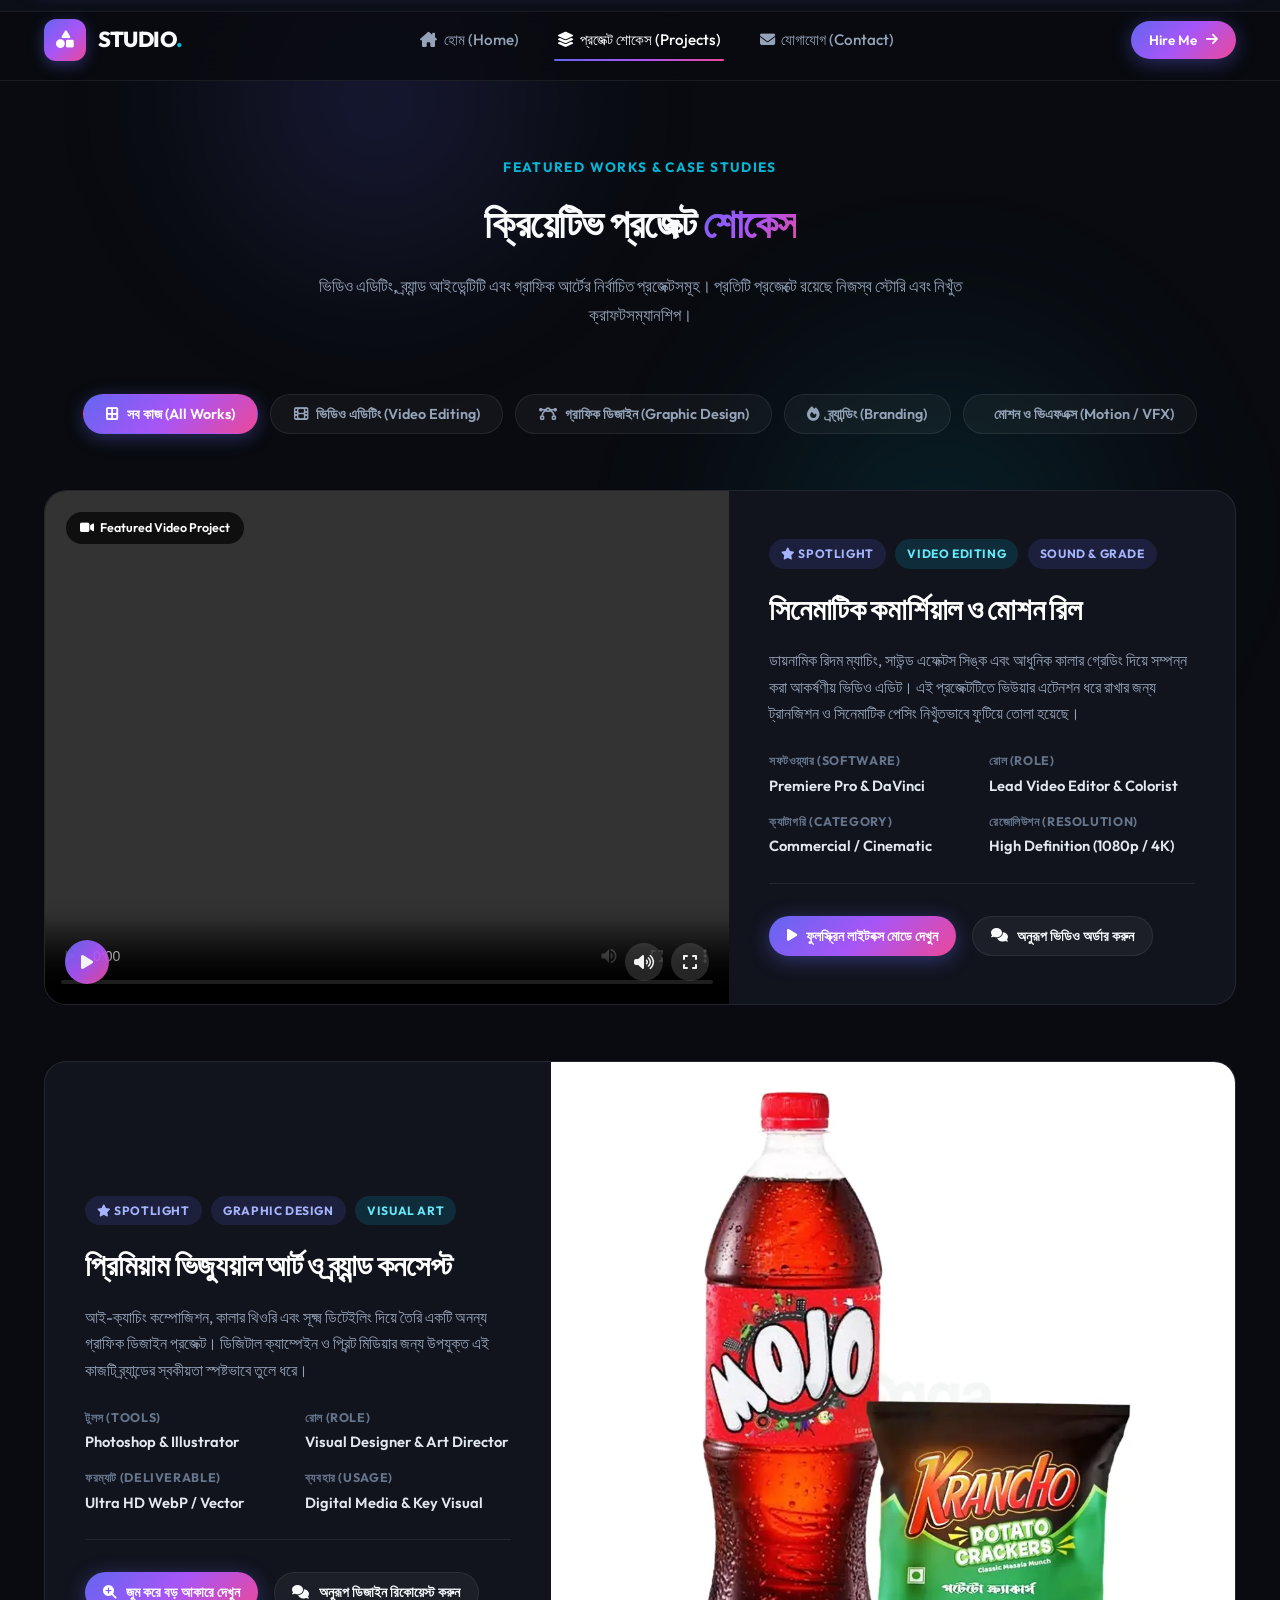
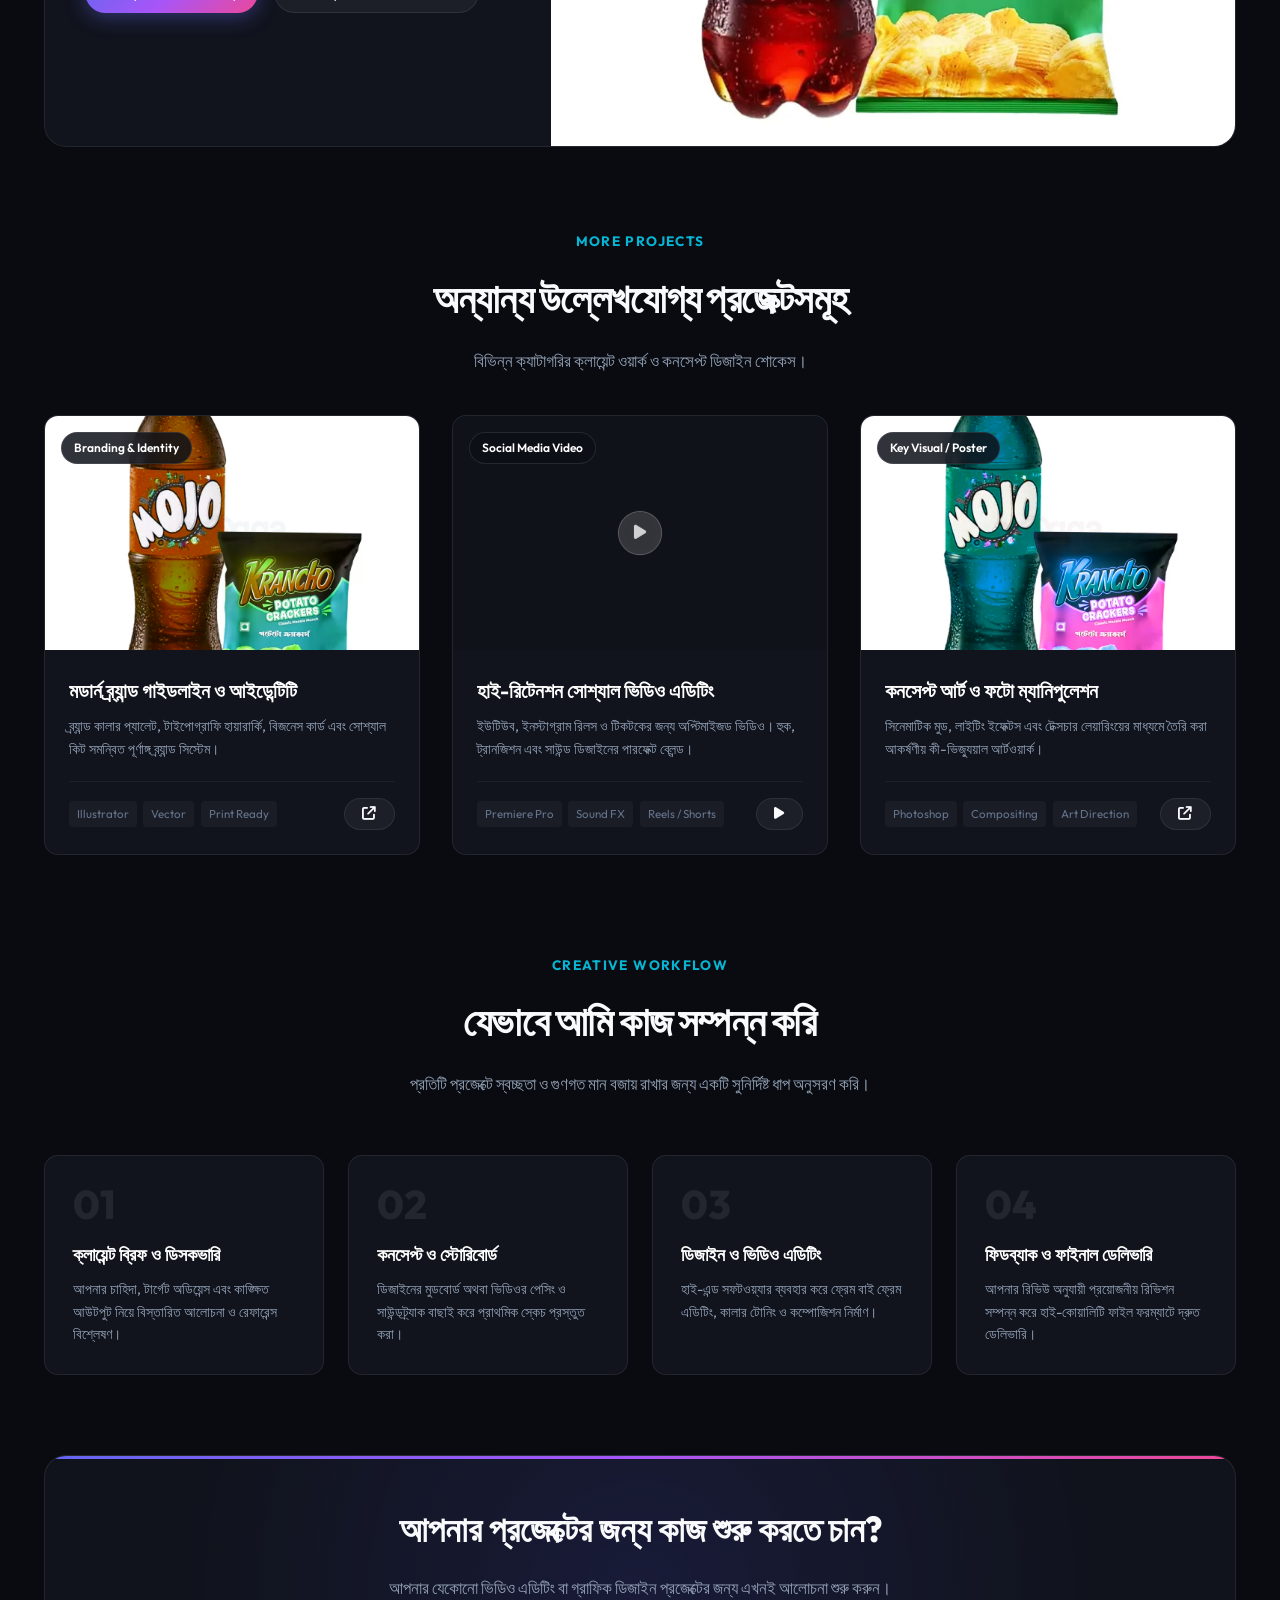
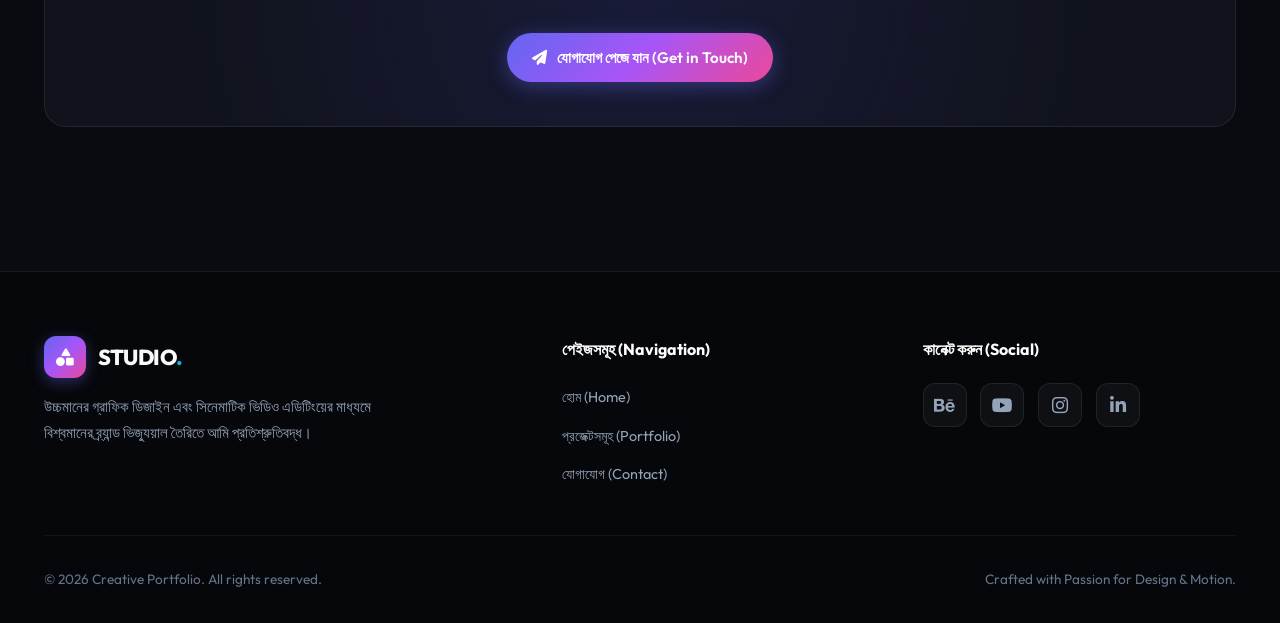
==== projects.html @ b42642ca "first commit" ====
<!DOCTYPE html>
<html lang="bn">
<head>
  <meta charset="UTF-8">
  <meta name="viewport" content="width=device-width, initial-scale=1.0">
  <title>Projects Showcase | Graphic Designer & Video Editor</title>
  <meta name="description" content="আমার গ্রাফিক ডিজাইন ও ভিডিও এডিটিং প্রজেক্টের এক্সক্লুসিভ শোকেস। কমার্শিয়াল ভিডিও, ব্র্যান্ড আইডেন্টিটি এবং ক্রিয়েটিভ আর্টওয়ার্ক।">

  <!-- Google Fonts -->
  <link rel="preconnect" href="https://fonts.googleapis.com">
  <link rel="preconnect" href="https://fonts.gstatic.com" crossorigin>
  <link href="https://fonts.googleapis.com/css2?family=Outfit:wght@300;400;500;600;700;800;900&family=Plus+Jakarta+Sans:wght@400;500;600;700&display=swap" rel="stylesheet">

  <!-- Font Awesome 6 Icons -->
  <link rel="stylesheet" href="https://cdnjs.cloudflare.com/ajax/libs/font-awesome/6.5.1/css/all.min.css">

  <!-- Main Stylesheet -->
  <link rel="stylesheet" href="css/style.css">
</head>
<body>

  <!-- Ambient Lighting -->
  <div class="ambient-glow-1"></div>
  <div class="ambient-glow-2"></div>

  <!-- Header / Navigation -->
  <header class="site-header">
    <div class="container">
      <nav class="navbar">
        <a href="index.html" class="brand-logo">
          <div class="brand-icon">
            <i class="fa-solid fa-shapes"></i>
          </div>
          <div class="brand-text">STUDIO<span>.</span></div>
        </a>

        <ul class="nav-links">
          <li><a href="index.html" class="nav-link"><i class="fa-solid fa-house-chimney"></i> হোম (Home)</a></li>
          <li><a href="projects.html" class="nav-link active"><i class="fa-solid fa-layer-group"></i> প্রজেক্ট শোকেস (Projects)</a></li>
          <li><a href="contact.html" class="nav-link"><i class="fa-solid fa-envelope"></i> যোগাযোগ (Contact)</a></li>
        </ul>

        <div class="nav-cta">
          <a href="contact.html" class="btn btn-primary btn-sm">
            <span>Hire Me</span>
            <i class="fa-solid fa-arrow-right"></i>
          </a>
          <button class="hamburger-btn" id="hamburgerBtn" aria-label="Toggle navigation">
            <i class="fa-solid fa-bars"></i>
          </button>
        </div>
      </nav>
    </div>

    <!-- Mobile Drawer -->
    <div class="mobile-nav" id="mobileNav">
      <a href="index.html" class="nav-link"><i class="fa-solid fa-house-chimney"></i> হোম (Home)</a>
      <a href="projects.html" class="nav-link active"><i class="fa-solid fa-layer-group"></i> প্রজেক্ট শোকেস (Projects)</a>
      <a href="contact.html" class="nav-link"><i class="fa-solid fa-envelope"></i> যোগাযোগ (Contact)</a>
      <a href="contact.html" class="btn btn-primary" style="margin-top: 1rem;">
        <span>Hire Me</span>
        <i class="fa-solid fa-arrow-right"></i>
      </a>
    </div>
  </header>

  <!-- Projects Hero Header Banner -->
  <section class="projects-header-banner">
    <div class="container">
      <span class="section-tag">Featured Works & Case Studies</span>
      <h1 class="section-title">
        ক্রিয়েটিভ প্রজেক্ট <span class="gradient-text">শোকেস</span>
      </h1>
      <p class="section-subtitle" style="margin: 0 auto; max-width: 650px;">
        ভিডিও এডিটিং, ব্র্যান্ড আইডেন্টিটি এবং গ্রাফিক আর্টের নির্বাচিত প্রজেক্টসমূহ। প্রতিটি প্রজেক্টে রয়েছে নিজস্ব স্টোরি এবং নিখুঁত ক্রাফটসম্যানশিপ।
      </p>
    </div>
  </section>

  <!-- Projects Filtering & Showcase -->
  <section class="section" style="padding-top: 2rem;">
    <div class="container">

      <!-- Category Filter Tabs -->
      <div class="filter-tabs">
        <button class="filter-btn active" data-filter="all">
          <i class="fa-solid fa-border-all"></i>
          <span>সব কাজ (All Works)</span>
        </button>
        <button class="filter-btn" data-filter="video">
          <i class="fa-solid fa-film"></i>
          <span>ভিডিও এডিটিং (Video Editing)</span>
        </button>
        <button class="filter-btn" data-filter="graphics">
          <i class="fa-solid fa-bezier-curve"></i>
          <span>গ্রাফিক ডিজাইন (Graphic Design)</span>
        </button>
        <button class="filter-btn" data-filter="branding">
          <i class="fa-solid fa-fire"></i>
          <span>ব্র্যান্ডিং (Branding)</span>
        </button>
        <button class="filter-btn" data-filter="motion">
          <i class="fa-solid fa-sparkles"></i>
          <span>মোশন ও ভিএফএক্স (Motion / VFX)</span>
        </button>
      </div>

      <!-- Spotlight Featured Projects -->
      <div class="spotlight-grid">

        <!-- ==============================================
             FEATURED SPOTLIGHT 1: VIDEO (project2.mp4)
             ============================================== -->
        <div class="spotlight-card" data-category="video motion">
          <!-- Video Player Showcase Container -->
          <div class="video-showcase-container">
            <span class="video-overlay-badge">
              <i class="fa-solid fa-video"></i>
              <span>Featured Video Project</span>
            </span>

            <!-- HTML5 Video Player -->
            <video 
              class="video-player-element" 
              src="portfolio/project2.mp4" 
              preload="metadata" 
              playsinline
              controls>
              আপনার ব্রাউজার ভিডিও ট্যাগ সাপোর্ট করে না।
            </video>

            <!-- Custom Controls Overlay -->
            <div class="video-custom-controls">
              <button class="control-btn play-pause-btn" title="Play/Pause">
                <i class="fa-solid fa-play"></i>
              </button>
              <div style="display: flex; gap: 0.5rem;">
                <button class="control-btn mute-btn" title="Mute/Unmute">
                  <i class="fa-solid fa-volume-high"></i>
                </button>
                <button class="control-btn fullscreen-btn" title="Fullscreen">
                  <i class="fa-solid fa-expand"></i>
                </button>
              </div>
            </div>
          </div>

          <!-- Video Project Details -->
          <div class="spotlight-info">
            <div class="project-meta-pills">
              <span class="meta-pill"><i class="fa-solid fa-star"></i> Spotlight</span>
              <span class="meta-pill cyan">Video Editing</span>
              <span class="meta-pill">Sound & Grade</span>
            </div>

            <h3>সিনেমাটিক কমার্শিয়াল ও মোশন রিল</h3>
            
            <p>
              ডায়নামিক রিদম ম্যাচিং, সাউন্ড এফেক্টস সিঙ্ক এবং আধুনিক কালার গ্রেডিং দিয়ে সম্পন্ন করা আকর্ষণীয় ভিডিও এডিট। এই প্রজেক্টটিতে ভিউয়ার এটেনশন ধরে রাখার জন্য ট্রানজিশন ও সিনেমাটিক পেসিং নিখুঁতভাবে ফুটিয়ে তোলা হয়েছে।
            </p>

            <div class="spec-list">
              <div class="spec-list-item">
                <strong>সফটওয়্যার (Software)</strong>
                <span>Premiere Pro & DaVinci</span>
              </div>
              <div class="spec-list-item">
                <strong>রোল (Role)</strong>
                <span>Lead Video Editor & Colorist</span>
              </div>
              <div class="spec-list-item">
                <strong>ক্যাটাগরি (Category)</strong>
                <span>Commercial / Cinematic</span>
              </div>
              <div class="spec-list-item">
                <strong>রেজোলিউশন (Resolution)</strong>
                <span>High Definition (1080p / 4K)</span>
              </div>
            </div>

            <div style="display: flex; gap: 1rem; flex-wrap: wrap;">
              <button 
                class="btn btn-primary btn-sm" 
                data-lightbox="true"
                data-lightbox-type="video"
                data-lightbox-src="portfolio/project2.mp4"
                data-lightbox-title="সিনেমাটিক কমার্শিয়াল ও মোশন রিল (Cinematic Video Showcase)"
                data-lightbox-desc="Premiere Pro এবং DaVinci Resolve দিয়ে নির্মিত সিনেমাটিক কালার গ্রেডিং ও অডিও ডিজাইনের ভিডিও শোকেস।">
                <i class="fa-solid fa-play"></i>
                <span>ফুলস্ক্রিন লাইটবক্স মোডে দেখুন</span>
              </button>
              <a href="contact.html" class="btn btn-secondary btn-sm">
                <i class="fa-solid fa-comments"></i>
                <span>অনুরূপ ভিডিও অর্ডার করুন</span>
              </a>
            </div>
          </div>
        </div>

        <!-- ==============================================
             FEATURED SPOTLIGHT 2: GRAPHIC (project1.webp)
             ============================================== -->
        <div class="spotlight-card reverse-layout" data-category="graphics branding">
          <!-- Graphic Details Left -->
          <div class="spotlight-info">
            <div class="project-meta-pills">
              <span class="meta-pill"><i class="fa-solid fa-star"></i> Spotlight</span>
              <span class="meta-pill">Graphic Design</span>
              <span class="meta-pill cyan">Visual Art</span>
            </div>

            <h3>প্রিমিয়াম ভিজ্যুয়াল আর্ট ও ব্র্যান্ড কনসেপ্ট</h3>
            
            <p>
              আই-ক্যাচিং কম্পোজিশন, কালার থিওরি এবং সূক্ষ্ম ডিটেইলিং দিয়ে তৈরি একটি অনন্য গ্রাফিক ডিজাইন প্রজেক্ট। ডিজিটাল ক্যাম্পেইন ও প্রিন্ট মিডিয়ার জন্য উপযুক্ত এই কাজটি ব্র্যান্ডের স্বকীয়তা স্পষ্টভাবে তুলে ধরে।
            </p>

            <div class="spec-list">
              <div class="spec-list-item">
                <strong>টুলস (Tools)</strong>
                <span>Photoshop & Illustrator</span>
              </div>
              <div class="spec-list-item">
                <strong>রোল (Role)</strong>
                <span>Visual Designer & Art Director</span>
              </div>
              <div class="spec-list-item">
                <strong>ফরম্যাট (Deliverable)</strong>
                <span>Ultra HD WebP / Vector</span>
              </div>
              <div class="spec-list-item">
                <strong>ব্যবহার (Usage)</strong>
                <span>Digital Media & Key Visual</span>
              </div>
            </div>

            <div style="display: flex; gap: 1rem; flex-wrap: wrap;">
              <button 
                class="btn btn-primary btn-sm" 
                data-lightbox="true"
                data-lightbox-type="image"
                data-lightbox-src="portfolio/project1.webp"
                data-lightbox-title="প্রিমিয়াম ভিজ্যুয়াল আর্ট ও ব্র্যান্ড কনসেপ্ট (Visual Design Concept)"
                data-lightbox-desc="উচ্চমানের কালার কম্পোজিশন ও ব্র্যান্ড ভিজ্যুয়াল ডিরেকশন সমন্বিত প্রিমিয়াম গ্রাফিক ডিজাইন প্রজেক্ট।">
                <i class="fa-solid fa-magnifying-glass-plus"></i>
                <span>জুম করে বড় আকারে দেখুন</span>
              </button>
              <a href="contact.html" class="btn btn-secondary btn-sm">
                <i class="fa-solid fa-comments"></i>
                <span>অনুরূপ ডিজাইন রিকোয়েস্ট করুন</span>
              </a>
            </div>
          </div>

          <!-- Graphic Image Showcase Container -->
          <div 
            class="image-showcase-container"
            data-lightbox="true"
            data-lightbox-type="image"
            data-lightbox-src="portfolio/project1.webp"
            data-lightbox-title="প্রিমিয়াম ভিজ্যুয়াল আর্ট ও ব্র্যান্ড কনসেপ্ট"
            data-lightbox-desc="ফটোগ্রাফি, টাইপোগ্রাফি এবং কালার গ্রেডিংয়ের সমন্বিত আর্টওয়ার্ক।">
            <img src="portfolio/project1.webp" alt="Graphic Design Project Showcase">
            <div class="image-zoom-overlay">
              <div class="zoom-icon">
                <i class="fa-solid fa-expand"></i>
              </div>
            </div>
          </div>
        </div>

      </div>

      <!-- Section Title for More Creative Works -->
      <div class="section-header" style="margin-top: 5rem; margin-bottom: 2.5rem;">
        <span class="section-tag">More Projects</span>
        <h2 class="section-title">অন্যান্য উল্লেখযোগ্য প্রজেক্টসমূহ</h2>
        <p class="section-subtitle">বিভিন্ন ক্যাটাগরির ক্লায়েন্ট ওয়ার্ক ও কনসেপ্ট ডিজাইন শোকেস।</p>
      </div>

      <!-- Additional Curated Projects Grid -->
      <div class="projects-gallery-grid">

        <!-- Card 1: Branding -->
        <div class="project-card" data-category="graphics branding">
          <div 
            class="project-card-media"
            data-lightbox="true"
            data-lightbox-type="image"
            data-lightbox-src="portfolio/project1.webp"
            data-lightbox-title="লোগো ও কর্পোরেট ব্র্যান্ড আইডেন্টিটি"
            data-lightbox-desc="মডার্ন টাইপোগ্রাফি ও মিনিমালিস্ট সিম্বলিজমের সমন্বয়ে প্রস্তুত কর্পোরেট ব্র্যান্ডিং সল্যুশন।">
            <span class="project-card-badge">Branding & Identity</span>
            <img src="portfolio/project1.webp" alt="Brand Identity System" style="filter: hue-rotate(45deg);">
          </div>
          <div class="project-card-body">
            <div>
              <h4>মডার্ন ব্র্যান্ড গাইডলাইন ও আইডেন্টিটি</h4>
              <p>ব্র্যান্ড কালার প্যালেট, টাইপোগ্রাফি হায়ারার্কি, বিজনেস কার্ড এবং সোশ্যাল কিট সমন্বিত পূর্ণাঙ্গ ব্র্যান্ড সিস্টেম।</p>
            </div>
            <div class="project-card-footer">
              <div class="card-tags">
                <span class="card-tag">Illustrator</span>
                <span class="card-tag">Vector</span>
                <span class="card-tag">Print Ready</span>
              </div>
              <button 
                class="btn btn-secondary btn-sm"
                data-lightbox="true"
                data-lightbox-type="image"
                data-lightbox-src="portfolio/project1.webp"
                data-lightbox-title="মডার্ন ব্র্যান্ড গাইডলাইন ও আইডেন্টিটি"
                data-lightbox-desc="ক্লায়েন্টের বিজনেস ভ্যালু প্রকাশের জন্য নিখুঁত ভেক্টর ব্র্যান্ডিং।">
                <i class="fa-solid fa-arrow-up-right-from-square"></i>
              </button>
            </div>
          </div>
        </div>

        <!-- Card 2: YouTube / Social Video -->
        <div class="project-card" data-category="video motion">
          <div 
            class="project-card-media"
            data-lightbox="true"
            data-lightbox-type="video"
            data-lightbox-src="portfolio/project2.mp4"
            data-lightbox-title="ইউটিউব ও শর্ট-ফর্ম ভাইরাল ভিডিও এডিটিং"
            data-lightbox-desc="হাই-রিটেনশন ভিডিও এডিটিং, সাউন্ড পপিং এবং মোশন সাবটাইটেলস।">
            <span class="project-card-badge">Social Media Video</span>
            <video src="portfolio/project2.mp4" muted preload="metadata" style="filter: contrast(1.1);"></video>
            <div class="image-zoom-overlay" style="opacity: 0.8; background: rgba(0,0,0,0.3);">
              <div class="zoom-icon"><i class="fa-solid fa-play"></i></div>
            </div>
          </div>
          <div class="project-card-body">
            <div>
              <h4>হাই-রিটেনশন সোশ্যাল ভিডিও এডিটিং</h4>
              <p>ইউটিউব, ইনস্টাগ্রাম রিলস ও টিকটকের জন্য অপ্টিমাইজড ভিডিও। হুক, ট্রানজিশন এবং সাউন্ড ডিজাইনের পারফেক্ট ব্লেন্ড।</p>
            </div>
            <div class="project-card-footer">
              <div class="card-tags">
                <span class="card-tag">Premiere Pro</span>
                <span class="card-tag">Sound FX</span>
                <span class="card-tag">Reels / Shorts</span>
              </div>
              <button 
                class="btn btn-secondary btn-sm"
                data-lightbox="true"
                data-lightbox-type="video"
                data-lightbox-src="portfolio/project2.mp4"
                data-lightbox-title="হাই-রিটেনশন সোশ্যাল ভিডিও এডিটিং"
                data-lightbox-desc="সোশ্যাল মিডিয়া গ্রোথের জন্য অপ্টিমাইজড ভিডিও এডিটিং প্যাক।">
                <i class="fa-solid fa-play"></i>
              </button>
            </div>
          </div>
        </div>

        <!-- Card 3: Motion Poster -->
        <div class="project-card" data-category="graphics motion">
          <div 
            class="project-card-media"
            data-lightbox="true"
            data-lightbox-type="image"
            data-lightbox-src="portfolio/project1.webp"
            data-lightbox-title="সাইবারপাঙ্ক থিমে ক্রিয়েটিভ পোস্টার আর্ট"
            data-lightbox-desc="নিওন লাইটিং ও ফটো ম্যানিপুলেশন আর্টওয়ার্ক।">
            <span class="project-card-badge">Key Visual / Poster</span>
            <img src="portfolio/project1.webp" alt="Cyberpunk Poster" style="filter: saturate(1.4) hue-rotate(180deg);">
          </div>
          <div class="project-card-body">
            <div>
              <h4>কনসেপ্ট আর্ট ও ফটো ম্যানিপুলেশন</h4>
              <p>সিনেমাটিক মুড, লাইটিং ইফেক্টস এবং টেক্সচার লেয়ারিংয়ের মাধ্যমে তৈরি করা আকর্ষণীয় কী-ভিজ্যুয়াল আর্টওয়ার্ক।</p>
            </div>
            <div class="project-card-footer">
              <div class="card-tags">
                <span class="card-tag">Photoshop</span>
                <span class="card-tag">Compositing</span>
                <span class="card-tag">Art Direction</span>
              </div>
              <button 
                class="btn btn-secondary btn-sm"
                data-lightbox="true"
                data-lightbox-type="image"
                data-lightbox-src="portfolio/project1.webp"
                data-lightbox-title="কনসেপ্ট আর্ট ও ফটো ম্যানিপুলেশন"
                data-lightbox-desc="উন্নত মানের ফটো ম্যানিপুলেশন টেকনিক।">
                <i class="fa-solid fa-arrow-up-right-from-square"></i>
              </button>
            </div>
          </div>
        </div>

      </div>

      <!-- Production Workflow Process -->
      <div class="section-header" style="margin-top: 6rem; margin-bottom: 2rem;">
        <span class="section-tag">Creative Workflow</span>
        <h2 class="section-title">যেভাবে আমি কাজ সম্পন্ন করি</h2>
        <p class="section-subtitle">প্রতিটি প্রজেক্টে স্বচ্ছতা ও গুণগত মান বজায় রাখার জন্য একটি সুনির্দিষ্ট ধাপ অনুসরণ করি।</p>
      </div>

      <div class="workflow-grid">
        <div class="workflow-card">
          <div class="workflow-step-num">01</div>
          <h4>ক্লায়েন্ট ব্রিফ ও ডিসকভারি</h4>
          <p>আপনার চাহিদা, টার্গেট অডিয়েন্স এবং কাঙ্ক্ষিত আউটপুট নিয়ে বিস্তারিত আলোচনা ও রেফারেন্স বিশ্লেষণ।</p>
        </div>

        <div class="workflow-card">
          <div class="workflow-step-num">02</div>
          <h4>কনসেপ্ট ও স্টোরিবোর্ড</h4>
          <p>ডিজাইনের মুডবোর্ড অথবা ভিডিওর পেসিং ও সাউন্ডট্র্যাক বাছাই করে প্রাথমিক স্কেচ প্রস্তুত করা।</p>
        </div>

        <div class="workflow-card">
          <div class="workflow-step-num">03</div>
          <h4>ডিজাইন ও ভিডিও এডিটিং</h4>
          <p>হাই-এন্ড সফটওয়্যার ব্যবহার করে ফ্রেম বাই ফ্রেম এডিটিং, কালার টোনিং ও কম্পোজিশন নির্মাণ।</p>
        </div>

        <div class="workflow-card">
          <div class="workflow-step-num">04</div>
          <h4>ফিডব্যাক ও ফাইনাল ডেলিভারি</h4>
          <p>আপনার রিভিউ অনুযায়ী প্রয়োজনীয় রিভিশন সম্পন্ন করে হাই-কোয়ালিটি ফাইল ফরম্যাটে দ্রুত ডেলিভারি।</p>
        </div>
      </div>

      <!-- CTA Box at the bottom of Projects -->
      <div class="bio-story-card" style="margin-top: 5rem; text-align: center; background: radial-gradient(circle at center, rgba(99,102,241,0.18) 0%, rgba(17,20,29,0.95) 75%);">
        <h3 style="font-size: 2.2rem; margin-bottom: 1rem; font-weight: 800;">
          আপনার প্রজেক্টের জন্য কাজ শুরু করতে চান?
        </h3>
        <p style="color: var(--text-muted); max-width: 580px; margin: 0 auto 2rem; font-size: 1.05rem;">
          আপনার যেকোনো ভিডিও এডিটিং বা গ্রাফিক ডিজাইন প্রজেক্টের জন্য এখনই আলোচনা শুরু করুন।
        </p>
        <a href="contact.html" class="btn btn-primary">
          <i class="fa-solid fa-paper-plane"></i>
          <span>যোগাযোগ পেজে যান (Get in Touch)</span>
        </a>
      </div>

    </div>
  </section>

  <!-- Interactive Project Lightbox Modal -->
  <div class="modal-backdrop" id="projectLightboxModal" role="dialog" aria-modal="true">
    <div class="modal-content-container">
      <button class="modal-close-btn" aria-label="Close modal">
        <i class="fa-solid fa-xmark"></i>
      </button>
      <div class="modal-media-holder">
        <!-- Dynamically populated with img or video -->
      </div>
      <div class="modal-info-holder">
        <h3 class="modal-title">প্রজেক্ট টাইটেল</h3>
        <p class="modal-description">প্রজেক্টের বিস্তারিত বিবরণ...</p>
      </div>
    </div>
  </div>

  <!-- Footer -->
  <footer class="site-footer">
    <div class="container">
      <div class="footer-top">
        <div class="footer-brand">
          <a href="index.html" class="brand-logo">
            <div class="brand-icon">
              <i class="fa-solid fa-shapes"></i>
            </div>
            <div class="brand-text">STUDIO<span>.</span></div>
          </a>
          <p>
            উচ্চমানের গ্রাফিক ডিজাইন এবং সিনেমাটিক ভিডিও এডিটিংয়ের মাধ্যমে বিশ্বমানের ব্র্যান্ড ভিজ্যুয়াল তৈরিতে আমি প্রতিশ্রুতিবদ্ধ।
          </p>
        </div>

        <div class="footer-links-col">
          <h5>পেইজসমূহ (Navigation)</h5>
          <ul class="footer-links-list">
            <li><a href="index.html">হোম (Home)</a></li>
            <li><a href="projects.html">প্রজেক্টসমূহ (Portfolio)</a></li>
            <li><a href="contact.html">যোগাযোগ (Contact)</a></li>
          </ul>
        </div>

        <div class="footer-links-col">
          <h5>কানেক্ট করুন (Social)</h5>
          <div class="social-links-grid" style="margin-top: 0; padding-top: 0; border-top: none;">
            <a href="https://behance.net" target="_blank" class="social-pill" title="Behance"><i class="fa-brands fa-behance"></i></a>
            <a href="https://youtube.com" target="_blank" class="social-pill" title="YouTube"><i class="fa-brands fa-youtube"></i></a>
            <a href="https://instagram.com" target="_blank" class="social-pill" title="Instagram"><i class="fa-brands fa-instagram"></i></a>
            <a href="https://linkedin.com" target="_blank" class="social-pill" title="LinkedIn"><i class="fa-brands fa-linkedin-in"></i></a>
          </div>
        </div>
      </div>

      <div class="footer-bottom">
        <p>&copy; 2026 Creative Portfolio. All rights reserved.</p>
        <p>Crafted with Passion for Design & Motion.</p>
      </div>
    </div>
  </footer>

  <!-- Scripts -->
  <script src="js/main.js"></script>
</body>
</html>
---- css/style.css ----
/* ==========================================================================
   PORTFOLIO DESIGN SYSTEM & STYLESHEET
   Graphic Designer & Video Editor Portfolio
   ========================================================================== */

:root {
  /* Colors */
  --bg-dark: #090b10;
  --bg-card: #11141d;
  --bg-card-hover: #161b27;
  --bg-glass: rgba(17, 20, 29, 0.82);
  --bg-elevated: #1a202e;
  
  --border-subtle: rgba(255, 255, 255, 0.08);
  --border-focus: rgba(99, 102, 241, 0.5);
  --border-gradient: linear-gradient(135deg, rgba(99, 102, 241, 0.4), rgba(236, 72, 153, 0.2));

  --primary: #6366f1;
  --primary-hover: #4f46e5;
  --secondary: #06b6d4;
  --accent-pink: #ec4899;
  --accent-purple: #8b5cf6;
  --accent-green: #10b981;

  --gradient-brand: linear-gradient(135deg, #6366f1 0%, #a855f7 50%, #ec4899 100%);
  --gradient-cyan: linear-gradient(135deg, #06b6d4 0%, #3b82f6 100%);
  --gradient-dark: linear-gradient(180deg, rgba(17, 20, 29, 0) 0%, rgba(17, 20, 29, 0.95) 100%);
  --glow-primary: 0 0 35px rgba(99, 102, 241, 0.35);
  --glow-cyan: 0 0 35px rgba(6, 182, 212, 0.35);

  --text-main: #f8fafc;
  --text-muted: #94a3b8;
  --text-dim: #64748b;

  /* Typography */
  --font-main: 'Outfit', 'Inter', -apple-system, BlinkMacSystemFont, 'Segoe UI', Roboto, sans-serif;

  /* Layout */
  --container-max: 1240px;
  --radius-sm: 8px;
  --radius-md: 14px;
  --radius-lg: 22px;
  --radius-full: 9999px;

  /* Transitions */
  --transition-fast: 0.2s cubic-bezier(0.4, 0, 0.2, 1);
  --transition-normal: 0.35s cubic-bezier(0.4, 0, 0.2, 1);
  --transition-smooth: 0.5s cubic-bezier(0.16, 1, 0.3, 1);
}

/* Base Reset */
*, *::before, *::after {
  box-sizing: border-box;
  margin: 0;
  padding: 0;
}

html {
  scroll-behavior: smooth;
  font-size: 16px;
  background-color: var(--bg-dark);
}

body {
  font-family: var(--font-main);
  background-color: var(--bg-dark);
  color: var(--text-main);
  line-height: 1.65;
  overflow-x: hidden;
  position: relative;
  min-height: 100vh;
  display: flex;
  flex-direction: column;
}

/* Background Ambient Glows */
.ambient-glow-1 {
  position: fixed;
  top: -150px;
  left: 10%;
  width: 500px;
  height: 500px;
  background: radial-gradient(circle, rgba(99, 102, 241, 0.18) 0%, rgba(99, 102, 241, 0) 70%);
  filter: blur(60px);
  pointer-events: none;
  z-index: 0;
}

.ambient-glow-2 {
  position: fixed;
  bottom: 10%;
  right: 5%;
  width: 550px;
  height: 550px;
  background: radial-gradient(circle, rgba(6, 182, 212, 0.14) 0%, rgba(6, 182, 212, 0) 70%);
  filter: blur(70px);
  pointer-events: none;
  z-index: 0;
}

a {
  color: inherit;
  text-decoration: none;
  transition: var(--transition-fast);
}

img, video {
  max-width: 100%;
  display: block;
}

button, input, textarea, select {
  font-family: inherit;
  font-size: inherit;
  border: none;
  outline: none;
}

/* Typography Utilities */
.gradient-text {
  background: var(--gradient-brand);
  -webkit-background-clip: text;
  -webkit-text-fill-color: transparent;
  display: inline-block;
}

.cyan-gradient-text {
  background: var(--gradient-cyan);
  -webkit-background-clip: text;
  -webkit-text-fill-color: transparent;
  display: inline-block;
}

.container {
  width: 100%;
  max-width: var(--container-max);
  margin: 0 auto;
  padding: 0 1.5rem;
  position: relative;
  z-index: 1;
}

/* ==========================================================================
   NAVIGATION
   ========================================================================== */
.site-header {
  position: sticky;
  top: 0;
  width: 100%;
  z-index: 1000;
  backdrop-filter: blur(18px);
  -webkit-backdrop-filter: blur(18px);
  background: rgba(9, 11, 16, 0.8);
  border-bottom: 1px solid var(--border-subtle);
  transition: var(--transition-normal);
}

.navbar {
  display: flex;
  align-items: center;
  justify-content: space-between;
  height: 80px;
}

.brand-logo {
  display: flex;
  align-items: center;
  gap: 0.75rem;
  font-size: 1.35rem;
  font-weight: 800;
  letter-spacing: -0.02em;
}

.brand-icon {
  width: 42px;
  height: 42px;
  border-radius: 12px;
  background: var(--gradient-brand);
  display: flex;
  align-items: center;
  justify-content: center;
  color: #fff;
  font-size: 1.1rem;
  box-shadow: 0 4px 15px rgba(99, 102, 241, 0.4);
}

.brand-text span {
  color: var(--secondary);
}

.nav-links {
  display: flex;
  align-items: center;
  gap: 2rem;
  list-style: none;
}

.nav-link {
  font-weight: 500;
  font-size: 0.95rem;
  color: var(--text-muted);
  position: relative;
  padding: 0.5rem 0.2rem;
  display: flex;
  align-items: center;
  gap: 0.4rem;
}

.nav-link:hover,
.nav-link.active {
  color: #fff;
}

.nav-link.active::after {
  content: '';
  position: absolute;
  bottom: 0;
  left: 0;
  width: 100%;
  height: 2px;
  background: var(--gradient-brand);
  border-radius: 2px;
}

.nav-cta {
  display: flex;
  align-items: center;
  gap: 1rem;
}

.btn {
  display: inline-flex;
  align-items: center;
  justify-content: center;
  gap: 0.6rem;
  padding: 0.75rem 1.6rem;
  font-weight: 600;
  font-size: 0.95rem;
  border-radius: var(--radius-full);
  cursor: pointer;
  transition: var(--transition-fast);
  white-space: nowrap;
}

.btn-primary {
  background: var(--gradient-brand);
  color: #fff;
  box-shadow: 0 4px 20px rgba(99, 102, 241, 0.4);
}

.btn-primary:hover {
  transform: translateY(-2px);
  box-shadow: 0 8px 30px rgba(99, 102, 241, 0.6);
}

.btn-secondary {
  background: rgba(255, 255, 255, 0.05);
  border: 1px solid var(--border-subtle);
  color: var(--text-main);
  backdrop-filter: blur(10px);
}

.btn-secondary:hover {
  background: rgba(255, 255, 255, 0.1);
  border-color: rgba(255, 255, 255, 0.2);
  transform: translateY(-2px);
}

.btn-sm {
  padding: 0.5rem 1.1rem;
  font-size: 0.85rem;
}

.hamburger-btn {
  display: none;
  background: transparent;
  color: var(--text-main);
  font-size: 1.5rem;
  cursor: pointer;
  padding: 0.4rem;
}

/* Mobile Navigation Drawer */
.mobile-nav {
  position: fixed;
  top: 80px;
  left: 0;
  width: 100%;
  background: rgba(13, 16, 24, 0.98);
  backdrop-filter: blur(20px);
  border-bottom: 1px solid var(--border-subtle);
  padding: 1.5rem;
  display: flex;
  flex-direction: column;
  gap: 1.25rem;
  transform: translateY(-120%);
  transition: transform 0.35s ease;
  z-index: 999;
}

.mobile-nav.open {
  transform: translateY(0);
}

.mobile-nav .nav-link {
  font-size: 1.15rem;
  padding: 0.75rem 0;
  border-bottom: 1px solid rgba(255, 255, 255, 0.05);
}

/* ==========================================================================
   HERO SECTION (HOME PAGE)
   ========================================================================== */
.hero-section {
  padding: 5rem 0 4rem;
  position: relative;
}

.hero-grid {
  display: grid;
  grid-template-columns: 1.15fr 0.85fr;
  align-items: center;
  gap: 3.5rem;
}

.hero-badge {
  display: inline-flex;
  align-items: center;
  gap: 0.5rem;
  padding: 0.4rem 1rem;
  background: rgba(16, 185, 129, 0.12);
  border: 1px solid rgba(16, 185, 129, 0.3);
  border-radius: var(--radius-full);
  color: #34d399;
  font-size: 0.85rem;
  font-weight: 600;
  margin-bottom: 1.5rem;
}

.status-dot {
  width: 8px;
  height: 8px;
  border-radius: 50%;
  background-color: #10b981;
  box-shadow: 0 0 10px #10b981;
  animation: pulse-dot 2s infinite;
}

@keyframes pulse-dot {
  0% { transform: scale(0.9); opacity: 0.8; }
  50% { transform: scale(1.3); opacity: 1; }
  100% { transform: scale(0.9); opacity: 0.8; }
}

.hero-title {
  font-size: 3.5rem;
  line-height: 1.15;
  font-weight: 800;
  letter-spacing: -0.03em;
  margin-bottom: 1.5rem;
}

.hero-lead {
  font-size: 1.15rem;
  color: var(--text-muted);
  line-height: 1.8;
  margin-bottom: 2rem;
  max-width: 580px;
}

.hero-cta-group {
  display: flex;
  align-items: center;
  gap: 1.25rem;
  flex-wrap: wrap;
  margin-bottom: 2.5rem;
}

.hero-quick-tags {
  display: flex;
  align-items: center;
  gap: 1.25rem;
  color: var(--text-dim);
  font-size: 0.88rem;
  flex-wrap: wrap;
}

.quick-tag-item {
  display: flex;
  align-items: center;
  gap: 0.4rem;
}

.quick-tag-item i {
  color: var(--secondary);
}

/* Hero Visual / Avatar Showcase */
.hero-visual-wrapper {
  position: relative;
  display: flex;
  justify-content: center;
}

.profile-card-container {
  position: relative;
  width: 100%;
  max-width: 420px;
}

.profile-image-frame {
  position: relative;
  width: 100%;
  aspect-ratio: 4 / 5;
  border-radius: var(--radius-lg);
  overflow: hidden;
  background: var(--bg-card);
  border: 1px solid var(--border-subtle);
  box-shadow: 0 20px 50px rgba(0, 0, 0, 0.6);
}

.profile-image-frame img {
  width: 100%;
  height: 100%;
  object-fit: cover;
  object-position: center top;
  transition: transform 0.6s ease;
}

.profile-card-container:hover .profile-image-frame img {
  transform: scale(1.04);
}

.profile-glow-ring {
  position: absolute;
  inset: -12px;
  border-radius: 28px;
  background: var(--gradient-brand);
  opacity: 0.3;
  filter: blur(25px);
  z-index: -1;
  transition: opacity 0.5s ease;
}

.profile-card-container:hover .profile-glow-ring {
  opacity: 0.55;
}

/* Floating Badges */
.floating-badge {
  position: absolute;
  padding: 0.75rem 1.2rem;
  background: rgba(18, 22, 33, 0.88);
  backdrop-filter: blur(14px);
  border: 1px solid rgba(255, 255, 255, 0.12);
  border-radius: var(--radius-md);
  box-shadow: 0 10px 25px rgba(0, 0, 0, 0.4);
  display: flex;
  align-items: center;
  gap: 0.75rem;
  z-index: 10;
  animation: float 4s ease-in-out infinite;
}

.badge-top-left {
  top: 30px;
  left: -25px;
}

.badge-bottom-right {
  bottom: 30px;
  right: -25px;
  animation-delay: 2s;
}

.floating-icon {
  width: 36px;
  height: 36px;
  border-radius: 10px;
  display: flex;
  align-items: center;
  justify-content: center;
  font-size: 1rem;
}

.floating-icon.purple {
  background: rgba(99, 102, 241, 0.2);
  color: #818cf8;
}

.floating-icon.cyan {
  background: rgba(6, 182, 212, 0.2);
  color: #22d3ee;
}

.floating-text strong {
  display: block;
  font-size: 0.95rem;
  color: #fff;
}

.floating-text span {
  font-size: 0.75rem;
  color: var(--text-muted);
}

@keyframes float {
  0%, 100% { transform: translateY(0); }
  50% { transform: translateY(-8px); }
}

/* ==========================================================================
   METRICS / STATS BAR
   ========================================================================== */
.stats-section {
  padding: 2.5rem 0;
  border-top: 1px solid var(--border-subtle);
  border-bottom: 1px solid var(--border-subtle);
  background: rgba(17, 20, 29, 0.4);
}

.stats-grid {
  display: grid;
  grid-template-columns: repeat(4, 1fr);
  gap: 2rem;
  text-align: center;
}

.stat-item h3 {
  font-size: 2.4rem;
  font-weight: 800;
  line-height: 1;
  margin-bottom: 0.35rem;
}

.stat-item p {
  color: var(--text-muted);
  font-size: 0.9rem;
  font-weight: 500;
}

/* ==========================================================================
   SECTION COMMON STYLES
   ========================================================================== */
.section {
  padding: 5.5rem 0;
  position: relative;
}

.section-header {
  text-align: center;
  max-width: 680px;
  margin: 0 auto 3.5rem;
}

.section-tag {
  display: inline-block;
  font-size: 0.85rem;
  font-weight: 700;
  text-transform: uppercase;
  letter-spacing: 0.1em;
  color: var(--secondary);
  margin-bottom: 0.75rem;
}

.section-title {
  font-size: 2.5rem;
  font-weight: 800;
  letter-spacing: -0.02em;
  margin-bottom: 1rem;
}

.section-subtitle {
  color: var(--text-muted);
  font-size: 1.05rem;
  line-height: 1.7;
}

/* ==========================================================================
   BIOGRAPHY & SPECIALIZATION (HOME)
   ========================================================================== */
.bio-story-card {
  background: var(--bg-card);
  border: 1px solid var(--border-subtle);
  border-radius: var(--radius-lg);
  padding: 2.75rem;
  margin-bottom: 3.5rem;
  position: relative;
  overflow: hidden;
}

.bio-story-card::before {
  content: '';
  position: absolute;
  top: 0;
  left: 0;
  width: 100%;
  height: 3px;
  background: var(--gradient-brand);
}

.bio-content-grid {
  display: grid;
  grid-template-columns: 1fr 1fr;
  gap: 2.5rem;
}

.bio-text-block p {
  color: var(--text-muted);
  font-size: 1.05rem;
  line-height: 1.85;
  margin-bottom: 1.25rem;
}

.bio-highlight-box {
  background: rgba(255, 255, 255, 0.03);
  border-left: 3px solid var(--primary);
  padding: 1.25rem 1.5rem;
  border-radius: 0 var(--radius-sm) var(--radius-sm) 0;
  font-style: italic;
  color: #e2e8f0;
}

.specialty-cards {
  display: grid;
  grid-template-columns: repeat(2, 1fr);
  gap: 1.5rem;
}

.spec-card {
  background: rgba(255, 255, 255, 0.02);
  border: 1px solid var(--border-subtle);
  border-radius: var(--radius-md);
  padding: 1.75rem;
  transition: var(--transition-normal);
}

.spec-card:hover {
  background: var(--bg-card-hover);
  border-color: rgba(99, 102, 241, 0.35);
  transform: translateY(-4px);
}

.spec-icon-box {
  width: 48px;
  height: 48px;
  border-radius: 12px;
  background: rgba(99, 102, 241, 0.15);
  color: var(--primary);
  display: flex;
  align-items: center;
  justify-content: center;
  font-size: 1.35rem;
  margin-bottom: 1.25rem;
}

.spec-card.cyan .spec-icon-box {
  background: rgba(6, 182, 212, 0.15);
  color: var(--secondary);
}

.spec-card h4 {
  font-size: 1.2rem;
  font-weight: 700;
  margin-bottom: 0.6rem;
  color: #fff;
}

.spec-card p {
  color: var(--text-muted);
  font-size: 0.92rem;
  line-height: 1.6;
}

/* Skills & Tools Grid */
.tools-grid {
  display: grid;
  grid-template-columns: repeat(auto-fit, minmax(180px, 1fr));
  gap: 1.25rem;
}

.tool-chip {
  background: var(--bg-card);
  border: 1px solid var(--border-subtle);
  border-radius: var(--radius-md);
  padding: 1.25rem;
  display: flex;
  align-items: center;
  gap: 1rem;
  transition: var(--transition-fast);
}

.tool-chip:hover {
  background: var(--bg-card-hover);
  border-color: rgba(255, 255, 255, 0.2);
  transform: translateY(-3px);
  box-shadow: 0 10px 25px rgba(0, 0, 0, 0.3);
}

.tool-icon {
  width: 42px;
  height: 42px;
  border-radius: 10px;
  display: flex;
  align-items: center;
  justify-content: center;
  font-size: 1.25rem;
}

.tool-info strong {
  display: block;
  font-size: 0.95rem;
  color: #fff;
}

.tool-info span {
  font-size: 0.78rem;
  color: var(--text-dim);
}

/* ==========================================================================
   PROJECTS PAGE STYLES
   ========================================================================== */
.projects-header-banner {
  padding: 4.5rem 0 2rem;
  text-align: center;
}

/* Category Filter Tabs */
.filter-tabs {
  display: flex;
  align-items: center;
  justify-content: center;
  gap: 0.75rem;
  flex-wrap: wrap;
  margin-bottom: 3.5rem;
}

.filter-btn {
  padding: 0.65rem 1.4rem;
  border-radius: var(--radius-full);
  background: rgba(255, 255, 255, 0.04);
  color: var(--text-muted);
  font-size: 0.9rem;
  font-weight: 600;
  border: 1px solid var(--border-subtle);
  cursor: pointer;
  transition: var(--transition-fast);
  display: flex;
  align-items: center;
  gap: 0.5rem;
}

.filter-btn:hover {
  color: #fff;
  background: rgba(255, 255, 255, 0.08);
}

.filter-btn.active {
  background: var(--gradient-brand);
  color: #fff;
  border-color: transparent;
  box-shadow: 0 4px 18px rgba(99, 102, 241, 0.35);
}

/* Spotlight Project Cards */
.spotlight-grid {
  display: grid;
  grid-template-columns: 1fr;
  gap: 3.5rem;
  margin-bottom: 4rem;
}

.spotlight-card {
  background: var(--bg-card);
  border: 1px solid var(--border-subtle);
  border-radius: var(--radius-lg);
  overflow: hidden;
  display: grid;
  grid-template-columns: 1.15fr 0.85fr;
  transition: var(--transition-normal);
  position: relative;
}

.spotlight-card.reverse-layout {
  grid-template-columns: 0.85fr 1.15fr;
}

.spotlight-card:hover {
  border-color: rgba(99, 102, 241, 0.4);
  box-shadow: 0 15px 40px rgba(0, 0, 0, 0.45);
}

/* Video Player Container */
.video-showcase-container {
  position: relative;
  width: 100%;
  height: 100%;
  min-height: 380px;
  background: #000;
  display: flex;
  align-items: center;
  justify-content: center;
  overflow: hidden;
}

.video-player-element {
  width: 100%;
  height: 100%;
  object-fit: cover;
  display: block;
}

.video-overlay-badge {
  position: absolute;
  top: 1.25rem;
  left: 1.25rem;
  background: rgba(0, 0, 0, 0.7);
  backdrop-filter: blur(8px);
  padding: 0.35rem 0.85rem;
  border-radius: var(--radius-full);
  font-size: 0.78rem;
  font-weight: 600;
  color: #fff;
  border: 1px solid rgba(255, 255, 255, 0.15);
  z-index: 5;
  display: flex;
  align-items: center;
  gap: 0.4rem;
}

.video-custom-controls {
  position: absolute;
  bottom: 0;
  left: 0;
  width: 100%;
  padding: 1.25rem;
  background: linear-gradient(180deg, transparent 0%, rgba(0, 0, 0, 0.88) 100%);
  display: flex;
  align-items: center;
  justify-content: space-between;
  gap: 1rem;
  z-index: 5;
  opacity: 0.95;
  transition: opacity 0.3s ease;
}

.control-btn {
  background: rgba(255, 255, 255, 0.15);
  backdrop-filter: blur(6px);
  color: #fff;
  width: 38px;
  height: 38px;
  border-radius: 50%;
  display: flex;
  align-items: center;
  justify-content: center;
  cursor: pointer;
  transition: var(--transition-fast);
}

.control-btn:hover {
  background: var(--primary);
  transform: scale(1.08);
}

.play-pause-btn {
  width: 44px;
  height: 44px;
  background: var(--gradient-brand);
}

/* Image Showcase Container */
.image-showcase-container {
  position: relative;
  width: 100%;
  height: 100%;
  min-height: 380px;
  overflow: hidden;
  background: #0d1017;
  cursor: pointer;
}

.image-showcase-container img {
  width: 100%;
  height: 100%;
  object-fit: cover;
  transition: transform 0.6s cubic-bezier(0.16, 1, 0.3, 1);
}

.image-showcase-container:hover img {
  transform: scale(1.06);
}

.image-zoom-overlay {
  position: absolute;
  inset: 0;
  background: rgba(9, 11, 16, 0.45);
  display: flex;
  align-items: center;
  justify-content: center;
  opacity: 0;
  transition: opacity 0.3s ease;
}

.image-showcase-container:hover .image-zoom-overlay {
  opacity: 1;
}

.zoom-icon {
  width: 52px;
  height: 52px;
  border-radius: 50%;
  background: rgba(255, 255, 255, 0.2);
  backdrop-filter: blur(10px);
  color: #fff;
  display: flex;
  align-items: center;
  justify-content: center;
  font-size: 1.2rem;
  border: 1px solid rgba(255, 255, 255, 0.3);
  transform: scale(0.85);
  transition: transform 0.3s ease;
}

.image-showcase-container:hover .zoom-icon {
  transform: scale(1);
}

/* Spotlight Details Side */
.spotlight-info {
  padding: 3rem 2.5rem;
  display: flex;
  flex-direction: column;
  justify-content: center;
}

.project-meta-pills {
  display: flex;
  align-items: center;
  gap: 0.6rem;
  flex-wrap: wrap;
  margin-bottom: 1rem;
}

.meta-pill {
  font-size: 0.75rem;
  font-weight: 700;
  text-transform: uppercase;
  letter-spacing: 0.05em;
  padding: 0.3rem 0.75rem;
  border-radius: var(--radius-full);
  background: rgba(99, 102, 241, 0.15);
  color: #a5b4fc;
}

.meta-pill.cyan {
  background: rgba(6, 182, 212, 0.15);
  color: #67e8f9;
}

.spotlight-info h3 {
  font-size: 1.85rem;
  font-weight: 800;
  margin-bottom: 0.85rem;
  color: #fff;
  letter-spacing: -0.01em;
}

.spotlight-info p {
  color: var(--text-muted);
  font-size: 0.98rem;
  line-height: 1.7;
  margin-bottom: 1.5rem;
}

.spec-list {
  display: grid;
  grid-template-columns: 1fr 1fr;
  gap: 0.85rem;
  margin-bottom: 2rem;
  padding-bottom: 1.5rem;
  border-bottom: 1px solid var(--border-subtle);
}

.spec-list-item strong {
  display: block;
  font-size: 0.78rem;
  text-transform: uppercase;
  color: var(--text-dim);
  letter-spacing: 0.05em;
}

.spec-list-item span {
  font-size: 0.92rem;
  font-weight: 600;
  color: #e2e8f0;
}

/* General Projects Grid */
.projects-gallery-grid {
  display: grid;
  grid-template-columns: repeat(auto-fill, minmax(360px, 1fr));
  gap: 2rem;
}

.project-card {
  background: var(--bg-card);
  border: 1px solid var(--border-subtle);
  border-radius: var(--radius-md);
  overflow: hidden;
  transition: var(--transition-normal);
  display: flex;
  flex-direction: column;
}

.project-card:hover {
  transform: translateY(-6px);
  border-color: rgba(99, 102, 241, 0.35);
  box-shadow: 0 15px 35px rgba(0, 0, 0, 0.35);
}

.project-card-media {
  position: relative;
  width: 100%;
  aspect-ratio: 16 / 10;
  overflow: hidden;
  background: #151822;
}

.project-card-media img,
.project-card-media video {
  width: 100%;
  height: 100%;
  object-fit: cover;
  transition: transform 0.5s ease;
}

.project-card:hover .project-card-media img {
  transform: scale(1.05);
}

.project-card-badge {
  position: absolute;
  top: 1rem;
  left: 1rem;
  padding: 0.3rem 0.75rem;
  background: rgba(13, 16, 24, 0.85);
  backdrop-filter: blur(8px);
  border-radius: var(--radius-full);
  font-size: 0.75rem;
  font-weight: 600;
  color: #fff;
  border: 1px solid rgba(255, 255, 255, 0.1);
  z-index: 2;
}

.project-card-body {
  padding: 1.5rem;
  flex-grow: 1;
  display: flex;
  flex-direction: column;
  justify-content: space-between;
}

.project-card-body h4 {
  font-size: 1.25rem;
  font-weight: 700;
  margin-bottom: 0.5rem;
  color: #fff;
}

.project-card-body p {
  color: var(--text-muted);
  font-size: 0.9rem;
  line-height: 1.6;
  margin-bottom: 1.25rem;
}

.project-card-footer {
  display: flex;
  align-items: center;
  justify-content: space-between;
  padding-top: 1rem;
  border-top: 1px solid rgba(255, 255, 255, 0.05);
}

.card-tags {
  display: flex;
  gap: 0.4rem;
  flex-wrap: wrap;
}

.card-tag {
  font-size: 0.72rem;
  color: var(--text-dim);
  background: rgba(255, 255, 255, 0.04);
  padding: 0.2rem 0.5rem;
  border-radius: 4px;
}

/* Workflow Steps */
.workflow-grid {
  display: grid;
  grid-template-columns: repeat(auto-fit, minmax(220px, 1fr));
  gap: 1.5rem;
  margin-top: 3.5rem;
}

.workflow-card {
  background: var(--bg-card);
  border: 1px solid var(--border-subtle);
  border-radius: var(--radius-md);
  padding: 1.75rem;
  position: relative;
}

.workflow-step-num {
  font-size: 2.5rem;
  font-weight: 800;
  line-height: 1;
  color: rgba(255, 255, 255, 0.08);
  margin-bottom: 1rem;
}

.workflow-card h4 {
  font-size: 1.15rem;
  font-weight: 700;
  margin-bottom: 0.5rem;
  color: #fff;
}

.workflow-card p {
  font-size: 0.88rem;
  color: var(--text-muted);
  line-height: 1.6;
}

/* ==========================================================================
   CONTACT PAGE STYLES
   ========================================================================== */
.contact-header {
  padding: 4.5rem 0 2rem;
  text-align: center;
}

.contact-layout-grid {
  display: grid;
  grid-template-columns: 0.9fr 1.1fr;
  gap: 3.5rem;
  align-items: start;
}

.contact-info-panel {
  display: flex;
  flex-direction: column;
  gap: 1.5rem;
}

.contact-card-box {
  background: var(--bg-card);
  border: 1px solid var(--border-subtle);
  border-radius: var(--radius-lg);
  padding: 2.25rem;
}

.contact-channel-item {
  display: flex;
  align-items: flex-start;
  gap: 1.25rem;
  margin-bottom: 1.75rem;
}

.contact-channel-item:last-child {
  margin-bottom: 0;
}

.channel-icon {
  width: 46px;
  height: 46px;
  border-radius: 12px;
  background: rgba(99, 102, 241, 0.15);
  color: var(--primary);
  display: flex;
  align-items: center;
  justify-content: center;
  font-size: 1.2rem;
  flex-shrink: 0;
}

.channel-icon.green {
  background: rgba(16, 185, 129, 0.15);
  color: var(--accent-green);
}

.channel-icon.cyan {
  background: rgba(6, 182, 212, 0.15);
  color: var(--secondary);
}

.channel-content strong {
  display: block;
  font-size: 0.82rem;
  text-transform: uppercase;
  color: var(--text-dim);
  letter-spacing: 0.05em;
  margin-bottom: 0.2rem;
}

.channel-content a,
.channel-content p {
  font-size: 1.05rem;
  font-weight: 600;
  color: #fff;
}

.channel-content a:hover {
  color: var(--secondary);
}

.copy-badge-btn {
  display: inline-flex;
  align-items: center;
  gap: 0.35rem;
  background: rgba(255, 255, 255, 0.08);
  padding: 0.2rem 0.6rem;
  border-radius: var(--radius-full);
  font-size: 0.72rem;
  color: var(--text-muted);
  cursor: pointer;
  margin-left: 0.5rem;
  transition: var(--transition-fast);
}

.copy-badge-btn:hover {
  background: var(--primary);
  color: #fff;
}

/* Social Icon Bar */
.social-links-grid {
  display: flex;
  align-items: center;
  gap: 0.85rem;
  flex-wrap: wrap;
  margin-top: 1.5rem;
  padding-top: 1.5rem;
  border-top: 1px solid var(--border-subtle);
}

.social-pill {
  width: 44px;
  height: 44px;
  border-radius: 12px;
  background: rgba(255, 255, 255, 0.04);
  border: 1px solid var(--border-subtle);
  display: flex;
  align-items: center;
  justify-content: center;
  font-size: 1.15rem;
  color: var(--text-muted);
  transition: var(--transition-fast);
}

.social-pill:hover {
  background: var(--primary);
  color: #fff;
  border-color: var(--primary);
  transform: translateY(-3px);
  box-shadow: 0 8px 20px rgba(99, 102, 241, 0.4);
}

/* Form Panel */
.contact-form-panel {
  background: var(--bg-card);
  border: 1px solid var(--border-subtle);
  border-radius: var(--radius-lg);
  padding: 2.5rem;
  position: relative;
}

.contact-form-panel::before {
  content: '';
  position: absolute;
  top: 0;
  left: 0;
  width: 100%;
  height: 3px;
  background: var(--gradient-brand);
}

.form-group-row {
  display: grid;
  grid-template-columns: 1fr 1fr;
  gap: 1.25rem;
  margin-bottom: 1.25rem;
}

.form-group {
  margin-bottom: 1.25rem;
}

.form-label {
  display: block;
  font-size: 0.85rem;
  font-weight: 600;
  margin-bottom: 0.5rem;
  color: #e2e8f0;
}

.form-control {
  width: 100%;
  padding: 0.85rem 1.1rem;
  border-radius: var(--radius-sm);
  background: rgba(9, 11, 16, 0.6);
  border: 1px solid var(--border-subtle);
  color: #fff;
  font-size: 0.95rem;
  transition: var(--transition-fast);
}

.form-control:focus {
  border-color: var(--primary);
  box-shadow: 0 0 0 3px rgba(99, 102, 241, 0.2);
  background: rgba(9, 11, 16, 0.9);
}

.form-control::placeholder {
  color: var(--text-dim);
}

textarea.form-control {
  min-height: 140px;
  resize: vertical;
}

/* FAQ Accordion */
.faq-accordion {
  margin-top: 4.5rem;
}

.faq-item {
  background: var(--bg-card);
  border: 1px solid var(--border-subtle);
  border-radius: var(--radius-md);
  margin-bottom: 1rem;
  overflow: hidden;
  transition: var(--transition-fast);
}

.faq-question {
  width: 100%;
  padding: 1.35rem 1.75rem;
  background: transparent;
  display: flex;
  align-items: center;
  justify-content: space-between;
  text-align: left;
  font-weight: 700;
  font-size: 1.05rem;
  color: #fff;
  cursor: pointer;
}

.faq-icon {
  font-size: 0.9rem;
  color: var(--secondary);
  transition: transform 0.3s ease;
}

.faq-item.active .faq-icon {
  transform: rotate(180deg);
}

.faq-answer {
  max-height: 0;
  overflow: hidden;
  transition: max-height 0.35s ease, padding 0.35s ease;
  padding: 0 1.75rem;
  color: var(--text-muted);
  font-size: 0.95rem;
  line-height: 1.7;
}

.faq-item.active .faq-answer {
  max-height: 250px;
  padding: 0 1.75rem 1.5rem;
}

/* ==========================================================================
   MODAL LIGHTBOX (IMAGES & VIDEOS)
   ========================================================================== */
.modal-backdrop {
  position: fixed;
  inset: 0;
  background: rgba(4, 6, 10, 0.92);
  backdrop-filter: blur(12px);
  z-index: 2000;
  display: none;
  align-items: center;
  justify-content: center;
  padding: 2rem;
  opacity: 0;
  transition: opacity 0.3s ease;
}

.modal-backdrop.active {
  display: flex;
  opacity: 1;
}

.modal-content-container {
  position: relative;
  max-width: 960px;
  width: 100%;
  max-height: 90vh;
  background: var(--bg-card);
  border: 1px solid var(--border-subtle);
  border-radius: var(--radius-lg);
  overflow: hidden;
  box-shadow: 0 25px 60px rgba(0, 0, 0, 0.8);
  display: flex;
  flex-direction: column;
}

.modal-media-holder {
  width: 100%;
  max-height: 65vh;
  background: #000;
  display: flex;
  align-items: center;
  justify-content: center;
  overflow: hidden;
}

.modal-media-holder img {
  max-width: 100%;
  max-height: 65vh;
  object-fit: contain;
}

.modal-media-holder video {
  max-width: 100%;
  max-height: 65vh;
  width: 100%;
  outline: none;
}

.modal-info-holder {
  padding: 1.5rem 2rem;
  background: var(--bg-card);
  border-top: 1px solid var(--border-subtle);
}

.modal-info-holder h3 {
  font-size: 1.35rem;
  font-weight: 700;
  margin-bottom: 0.35rem;
  color: #fff;
}

.modal-info-holder p {
  color: var(--text-muted);
  font-size: 0.92rem;
}

.modal-close-btn {
  position: absolute;
  top: 1.25rem;
  right: 1.25rem;
  width: 40px;
  height: 40px;
  border-radius: 50%;
  background: rgba(255, 255, 255, 0.15);
  backdrop-filter: blur(8px);
  color: #fff;
  display: flex;
  align-items: center;
  justify-content: center;
  font-size: 1.25rem;
  cursor: pointer;
  z-index: 10;
  border: 1px solid rgba(255, 255, 255, 0.2);
  transition: var(--transition-fast);
}

.modal-close-btn:hover {
  background: var(--primary);
  transform: rotate(90deg);
}

/* Toast Notification */
.toast-notice {
  position: fixed;
  bottom: 2rem;
  right: 2rem;
  background: var(--bg-card);
  border: 1px solid var(--primary);
  box-shadow: 0 10px 30px rgba(0, 0, 0, 0.5), var(--glow-primary);
  border-radius: var(--radius-md);
  padding: 1rem 1.5rem;
  display: flex;
  align-items: center;
  gap: 0.85rem;
  z-index: 3000;
  transform: translateY(120%);
  opacity: 0;
  transition: all 0.35s cubic-bezier(0.16, 1, 0.3, 1);
}

.toast-notice.show {
  transform: translateY(0);
  opacity: 1;
}

.toast-icon {
  color: var(--accent-green);
  font-size: 1.2rem;
}

/* ==========================================================================
   FOOTER
   ========================================================================== */
.site-footer {
  margin-top: auto;
  background: #06070a;
  border-top: 1px solid var(--border-subtle);
  padding: 4rem 0 2rem;
  position: relative;
  z-index: 1;
}

.footer-top {
  display: grid;
  grid-template-columns: 1.5fr 1fr 1fr;
  gap: 3rem;
  margin-bottom: 3rem;
}

.footer-brand p {
  color: var(--text-muted);
  font-size: 0.95rem;
  line-height: 1.7;
  max-width: 360px;
  margin-top: 1rem;
}

.footer-links-col h5 {
  font-size: 1rem;
  font-weight: 700;
  color: #fff;
  margin-bottom: 1.25rem;
}

.footer-links-list {
  list-style: none;
  display: flex;
  flex-direction: column;
  gap: 0.75rem;
}

.footer-links-list a {
  color: var(--text-muted);
  font-size: 0.9rem;
}

.footer-links-list a:hover {
  color: #fff;
  padding-left: 4px;
}

.footer-bottom {
  padding-top: 2rem;
  border-top: 1px solid rgba(255, 255, 255, 0.05);
  display: flex;
  align-items: center;
  justify-content: space-between;
  flex-wrap: wrap;
  gap: 1rem;
  font-size: 0.85rem;
  color: var(--text-dim);
}

/* ==========================================================================
   RESPONSIVE DESIGN (MEDIA QUERIES)
   ========================================================================== */
@media (max-width: 1024px) {
  .hero-title {
    font-size: 2.85rem;
  }
  
  .spotlight-card,
  .spotlight-card.reverse-layout {
    grid-template-columns: 1fr;
  }
  
  .contact-layout-grid {
    grid-template-columns: 1fr;
  }

  .stats-grid {
    grid-template-columns: repeat(2, 1fr);
    gap: 1.5rem;
  }
}

@media (max-width: 768px) {
  .nav-links, .nav-cta .btn {
    display: none;
  }

  .hamburger-btn {
    display: block;
  }

  .hero-grid {
    grid-template-columns: 1fr;
    text-align: center;
    gap: 2.5rem;
  }

  .hero-badge {
    margin: 0 auto 1.25rem;
  }

  .hero-lead {
    margin: 0 auto 2rem;
  }

  .hero-cta-group {
    justify-content: center;
  }

  .hero-quick-tags {
    justify-content: center;
  }

  .hero-visual-wrapper {
    order: -1;
  }

  .profile-card-container {
    max-width: 320px;
    margin: 0 auto;
  }

  .badge-top-left {
    left: -10px;
  }

  .badge-bottom-right {
    right: -10px;
  }

  .bio-content-grid {
    grid-template-columns: 1fr;
  }

  .specialty-cards {
    grid-template-columns: 1fr;
  }

  .form-group-row {
    grid-template-columns: 1fr;
  }

  .footer-top {
    grid-template-columns: 1fr;
    gap: 2rem;
  }

  .projects-gallery-grid {
    grid-template-columns: 1fr;
  }
}
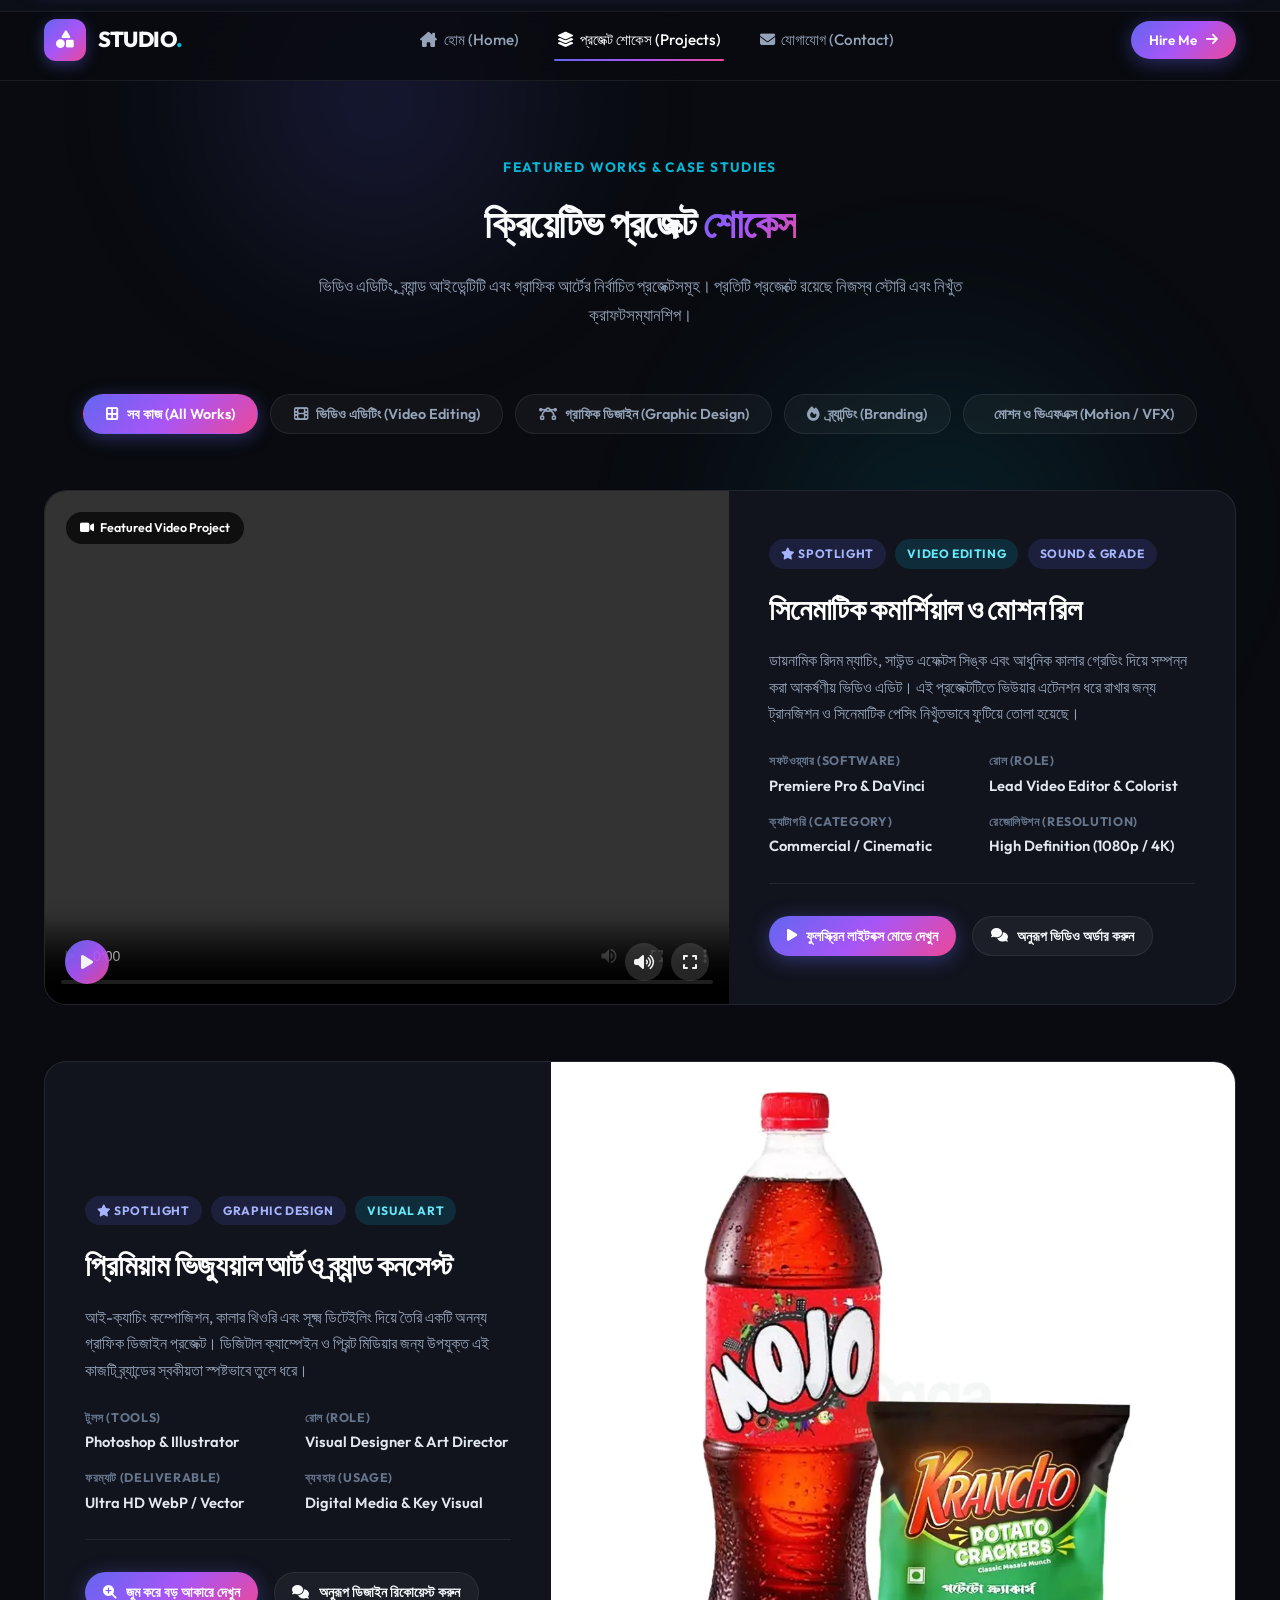
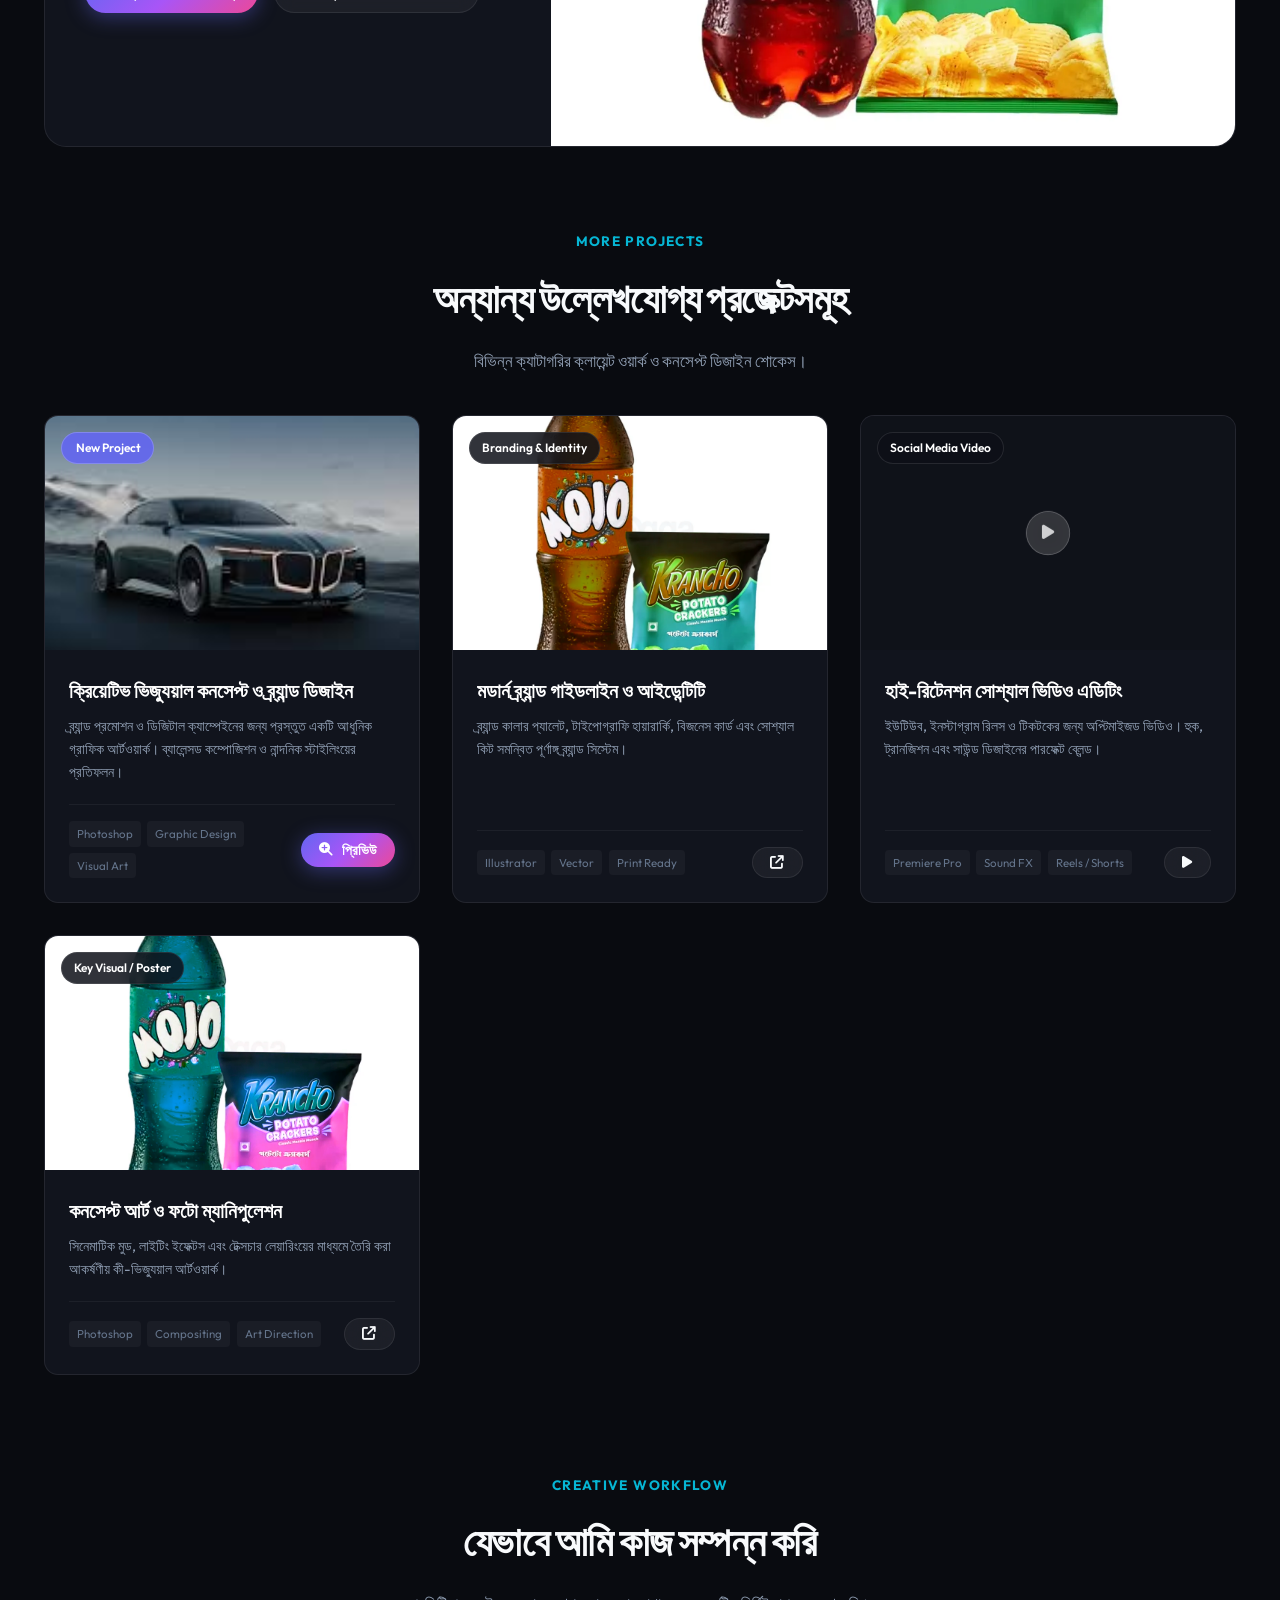
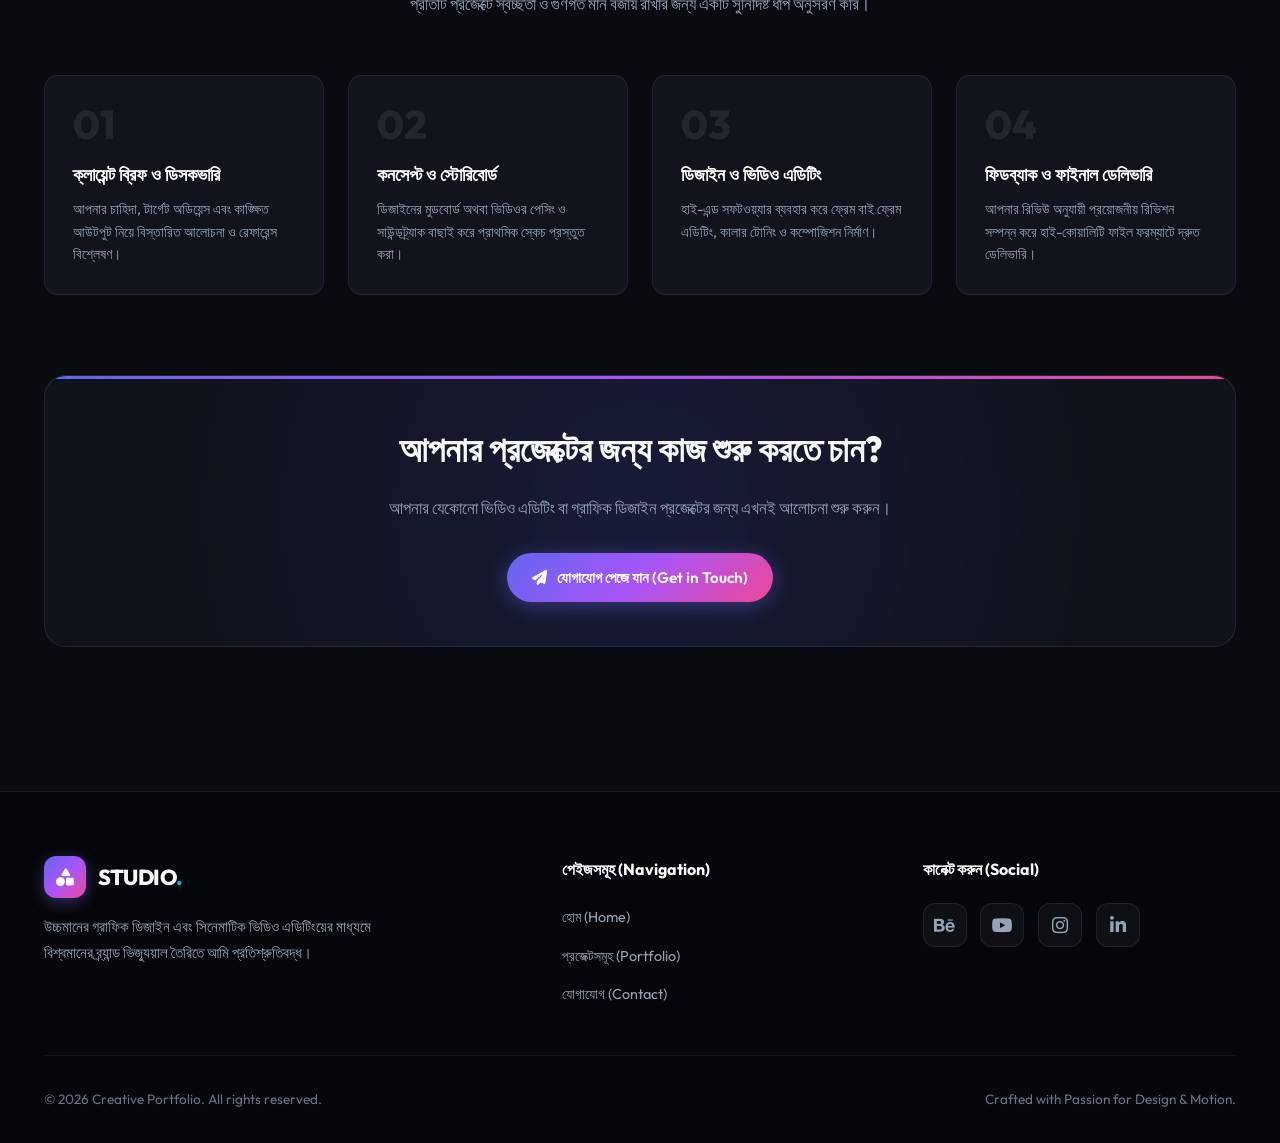
==== commit ebdf455e: "Add project3.jpg showcase to projects page" ====
--- a/projects.html
+++ b/projects.html
@@ -281,6 +281,50 @@
       <!-- Additional Curated Projects Grid -->
       <div class="projects-gallery-grid">
 
+        <!-- Card 0: Newly Added Project 3 (Graphic & Visual Concept) -->
+        <div class="project-card" data-category="graphics branding">
+          <div 
+            class="project-card-media"
+            data-lightbox="true"
+            data-lightbox-type="image"
+            data-lightbox-src="portfolio/project3.jpg"
+            data-lightbox-title="ক্রিয়েটিভ ভিজ্যুয়াল কনসেপ্ট ও ব্র্যান্ড ডিজাইন (Project 3)"
+            data-lightbox-desc="মডার্ন টাইপোগ্রাফি, ক্রিয়েটিভ লেআউট ও কালার হারমনির নিখুঁত সংমিশ্রণে তৈরি নতুন গ্রাফিক প্রজেক্ট।">
+            <span class="project-card-badge" style="background: rgba(99, 102, 241, 0.9); border-color: rgba(255, 255, 255, 0.2);">
+              <i class="fa-solid fa-sparkles"></i> New Project
+            </span>
+            <img src="portfolio/project3.jpg" alt="Creative Graphic Project 3">
+            <div class="image-zoom-overlay">
+              <div class="zoom-icon">
+                <i class="fa-solid fa-expand"></i>
+              </div>
+            </div>
+          </div>
+          <div class="project-card-body">
+            <div>
+              <h4>ক্রিয়েটিভ ভিজ্যুয়াল কনসেপ্ট ও ব্র্যান্ড ডিজাইন</h4>
+              <p>ব্র্যান্ড প্রমোশন ও ডিজিটাল ক্যাম্পেইনের জন্য প্রস্তুত একটি আধুনিক গ্রাফিক আর্টওয়ার্ক। ব্যালেন্সড কম্পোজিশন ও নান্দনিক স্টাইলিংয়ের প্রতিফলন।</p>
+            </div>
+            <div class="project-card-footer">
+              <div class="card-tags">
+                <span class="card-tag">Photoshop</span>
+                <span class="card-tag">Graphic Design</span>
+                <span class="card-tag">Visual Art</span>
+              </div>
+              <button 
+                class="btn btn-primary btn-sm"
+                data-lightbox="true"
+                data-lightbox-type="image"
+                data-lightbox-src="portfolio/project3.jpg"
+                data-lightbox-title="ক্রিয়েটিভ ভিজ্যুয়াল কনসেপ্ট ও ব্র্যান্ড ডিজাইন (Project 3)"
+                data-lightbox-desc="মডার্ন টাইপোগ্রাফি, ক্রিয়েটিভ লেআউট ও কালার হারমনির নিখুঁত সংমিশ্রণে তৈরি নতুন গ্রাফিক প্রজেক্ট।">
+                <i class="fa-solid fa-magnifying-glass-plus"></i>
+                <span>প্রিভিউ</span>
+              </button>
+            </div>
+          </div>
+        </div>
+
         <!-- Card 1: Branding -->
         <div class="project-card" data-category="graphics branding">
           <div 
